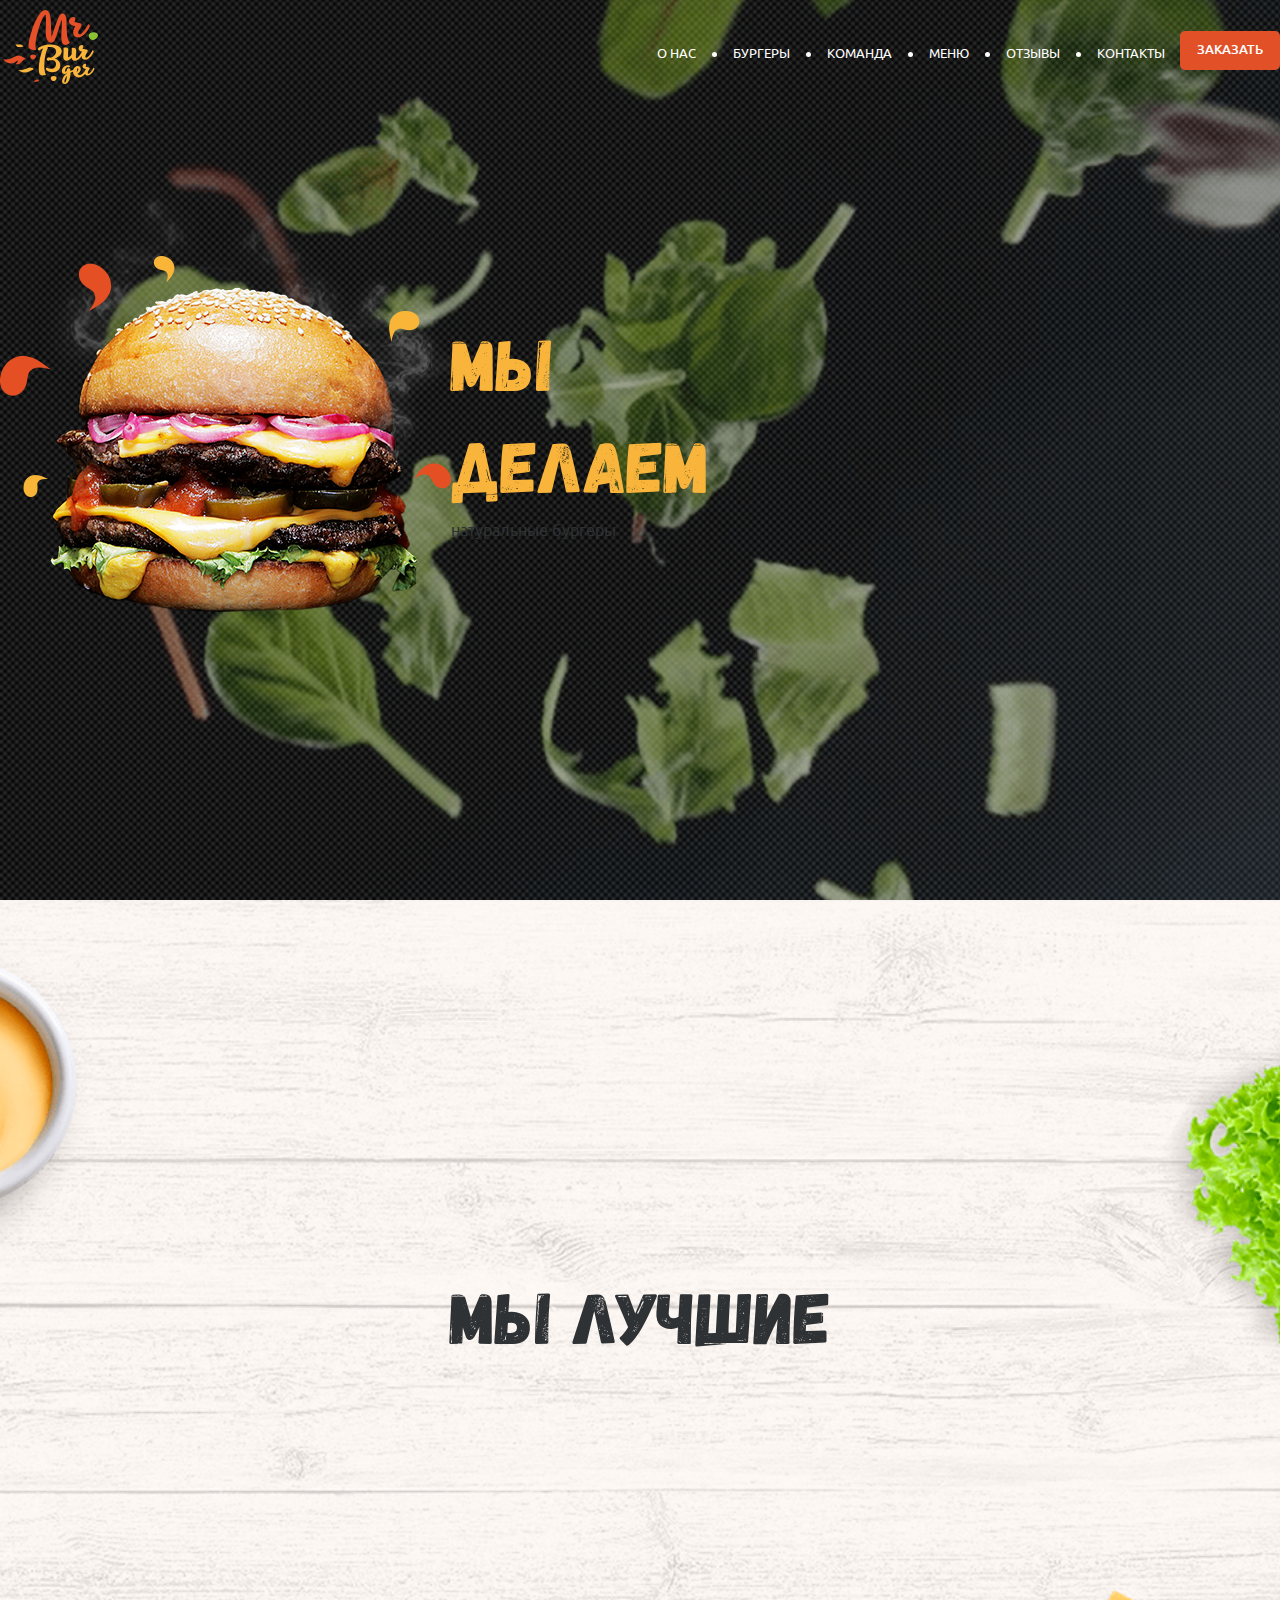
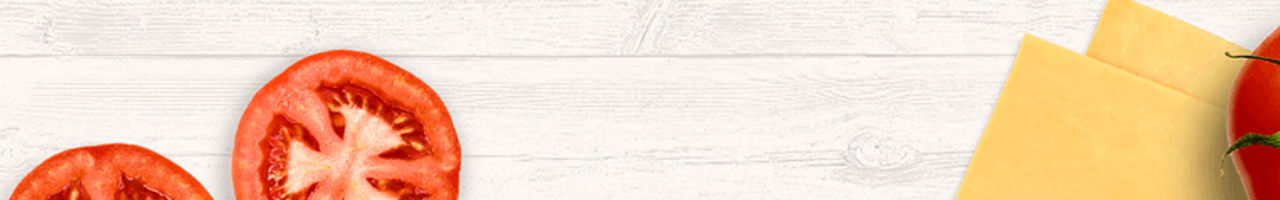
==== index.html @ 149d1508 "First commit in the project. May 7, 2018" ====
<!DOCTYPE html>
<html lang="en">
<head>
    <meta charset="UTF-8">
    <meta name="viewport" content="width=device-width, initial-scale=1.0">
    <meta http-equiv="X-UA-Compatible" content="ie=edge">
    <title>Document</title>
    <link rel="stylesheet" href="/css/normalize.css">
    <link rel="stylesheet" href="/css/main.css">
</head>
<body>
    <div class="wrapper">
        <div class="maincontent">
            <section class="section hero">
                <div class="conteiner hero__container">
                    <header class="header">
                        <div class="header__logo">
                            <a href="#" class="logo">
                                <img src="/img/logo.svg" alt="logo" class="logo__img">
                            </a>
                        </div>
                        <div class="header__menu">
                            <nav class="nav">
                               <ul class="nav__list">
                                   <li class="nav__item">
                                       <a href="" class="nav__link">о нас</a>
                                   </li>
                                   <li class="nav__item">
                                        <a href="" class="nav__link">бургеры</a>
                                    </li>
                                    <li class="nav__item">
                                        <a href="" class="nav__link">команда</a>
                                    </li>
                                    <li class="nav__item">
                                        <a href="" class="nav__link">меню</a>
                                    </li>
                                    <li class="nav__item">
                                        <a href="" class="nav__link">отзывы</a>
                                    </li>
                                    <li class="nav__item">
                                        <a href="" class="nav__link">контакты</a>
                                    </li>
                               </ul> 
                            </nav>
                        </div>
                        <div class="header__btn">
                            <a href="" class="order-link">Заказать</a>
                        </div>
                    </header>
                    <div class="hero__content">
                        <div class="hero__img">
                            <img src="/img/content/drops.png" alt="drops">
                            <div class="hero__description">
                                <h2 class="section__title">Мы делаем</h2>
                                <div class="hero__descriptoin-text">натуральные бургеры</div>
                            </div>
                        </div>
                    </div>
                </div>
            </section>
            <section class="section best">
                <div class="container">
                    <h2 class="section__title section__title--best">Мы лучшие</h2>
                </div>

            </section>
        </div>
    </div>

<!-- vertical dot menu must be here-->
<!-- 
<div class="nav-sidebar"></div>    
-->

</body>
</html>
---- css/main.css ----
@font-face {
  font-family: 'Lifehack';
  src: url("../fonts/lifehack_medium-webfont.woff2") format("woff2"), url("../fonts/lifehack_medium-webfont.woff") format("woff");
  font-weight: normal;
  font-style: normal; }

@font-face {
  font-family: 'Gagalin';
  src: url("../fonts/gagalin-regular-webfont.woff2") format("woff2"), url("../fonts/gagalin-regular-webfont.woff") format("woff");
  font-weight: normal;
  font-style: normal; }

@font-face {
  font-family: 'Ubuntu';
  src: url("../fonts/ubuntu/ubuntu-b-webfont.woff2") format("woff2"), url("../fonts/ubuntu/ubuntu-b-webfont.woff") format("woff");
  font-weight: 700;
  font-style: normal; }

@font-face {
  font-family: 'Ubuntu';
  src: url("../fonts/ubuntu/ubuntu-light-webfont.woff2") format("woff2"), url("../fonts/ubuntu/ubuntu-light-webfont.woff") format("woff");
  font-weight: 300;
  font-style: normal; }

@font-face {
  font-family: 'Ubuntu';
  src: url("../fonts/ubuntu/ubuntu-medium-webfont.woff2") format("woff2"), url("../fonts/ubuntu/ubuntu-medium-webfont.woff") format("woff");
  font-weight: 500;
  font-style: normal; }

@font-face {
  font-family: 'Ubuntu';
  src: url("../fonts/ubuntu/ubuntu-regular-webfont.woff2") format("woff2"), url("../fonts/ubuntu/ubuntu-regular-webfont.woff") format("woff");
  font-weight: 400;
  font-style: normal; }

body {
  margin: 0;
  padding: 0;
  font-size: 16px;
  font-family: 'Ubuntu', Arial, Helvetica, sans-serif;
  line-height: 1.42;
  color: #2f3234;
  -webkit-font-smoothing: antialiased;
  -moz-osx-font-smoothing: grayscale;
  position: relative; }

*, *::before, *::after {
  -webkit-box-sizing: border-box;
  box-sizing: border-box; }

body, html {
  height: 100%; }

ul {
  margin: 0;
  padding: 0;
  list-style: none; }

.visuallyhidden {
  position: absolute;
  width: 1px;
  height: 1px;
  margin: -1px;
  border: 0;
  padding: 0;
  white-space: nowrap;
  -webkit-clip-path: inset(100%);
  clip-path: inset(100%);
  clip: rect(0 0 0 0);
  overflow: hidden; }

.wrapper {
  width: 100%;
  height: 100%; }

.maincontent {
  height: 100%;
  min-height: 650px; }

.container {
  width: 940px;
  margin: 0 auto;
  display: -webkit-box;
  display: -ms-flexbox;
  display: flex;
  -webkit-box-pack: center;
  -ms-flex-pack: center;
  justify-content: center;
  -webkit-box-align: center;
  -ms-flex-align: center;
  align-items: center;
  -webkit-box-orient: vertical;
  -webkit-box-direction: normal;
  -ms-flex-direction: column;
  flex-direction: column; }

.section {
  height: 100%;
  background-color: rgba(0, 0, 0, 0.31);
  min-width: 940px;
  min-height: 650px; }

.order-link {
  min-width: 6.125rem;
  padding: 0.625rem 1.0625rem;
  border-radius: 5px;
  background-color: #e25028;
  color: #fff;
  text-decoration: none;
  font-size: 0.8125rem;
  font-weight: 500;
  line-height: 1.42;
  text-transform: uppercase;
  -webkit-transition: .5s;
  -o-transition: .5s;
  transition: .5s;
  display: inline-block; }
  .order-link:hover {
    background-color: #cb411b; }

.hero {
  background-image: url("../img/bg/hero_bg.png");
  background-repeat: no-repeat;
  background-position: 50%;
  background-size: cover;
  position: relative; }

.header {
  width: 100%;
  display: -webkit-box;
  display: -ms-flexbox;
  display: flex;
  -webkit-box-pack: justify;
  -ms-flex-pack: justify;
  justify-content: space-between;
  -webkit-box-align: center;
  -ms-flex-align: center;
  align-items: center;
  padding-top: 10px; }

.header__logo {
  margin-right: auto; }

.nav {
  margin-right: 0.9375rem; }
  .nav__list {
    margin: 0;
    padding: 0; }

.nav__item {
  display: inline-block;
  vertical-align: middle;
  white-space: nowrap; }
  .nav__item:after {
    display: inline-block;
    vertical-align: middle;
    content: ' ';
    width: 5px;
    height: 5px;
    border-radius: 2.5px;
    background-color: #fff;
    margin: 0 12px; }
  .nav__item:last-child:after {
    display: none; }

.nav__link {
  color: #ffffff;
  font-size: 13px;
  font-weight: 400;
  line-height: 1.42;
  text-transform: uppercase;
  text-decoration: none;
  display: inline-block;
  vertical-align: middle; }
  .nav__link:hover {
    text-decoration: underline; }

.hero__container {
  height: 100%;
  display: -webkit-box;
  display: -ms-flexbox;
  display: flex;
  -webkit-box-orient: vertical;
  -webkit-box-direction: normal;
  -ms-flex-direction: column;
  flex-direction: column;
  -webkit-box-pack: center;
  -ms-flex-pack: center;
  justify-content: center;
  -webkit-box-align: center;
  -ms-flex-align: center;
  align-items: center; }

.hero__content {
  width: 100%;
  display: -webkit-box;
  display: -ms-flexbox;
  display: flex;
  -ms-flex-wrap: wrap;
  flex-wrap: wrap;
  -webkit-box-flex: 1;
  -ms-flex-positive: 1;
  flex-grow: 1;
  -webkit-box-align: center;
  -ms-flex-align: center;
  align-items: center;
  padding-bottom: 15%; }

.hero__img, .hero__description {
  -ms-flex-preferred-size: 50%;
  flex-basis: 50%;
  display: -webkit-box;
  display: -ms-flexbox;
  display: flex; }

.hero__description {
  -webkit-box-orient: vertical;
  -webkit-box-direction: normal;
  -ms-flex-direction: column;
  flex-direction: column;
  -webkit-box-pack: center;
  -ms-flex-pack: center;
  justify-content: center; }

.section__title {
  color: #f9b43b;
  font-family: 'Gagalin';
  font-size: 4.5rem;
  font-weight: 300;
  line-height: 1.42;
  margin: 0;
  padding-top: 60px; }

.hero__description-text {
  color: white; }

.hero__description-text {
  color: #ffffff;
  font-family: 'Lifehack';
  font-size: 4.0625rem;
  font-weight: 400;
  line-height: 1; }

.best {
  background-image: url("../img/bg/best-bg.png");
  background-repeat: no-repeat;
  background-position: center bottom;
  background-size: cover;
  display: -webkit-box;
  display: -ms-flexbox;
  display: flex;
  -webkit-box-pack: center;
  -ms-flex-pack: center;
  justify-content: center;
  -webkit-box-align: center;
  -ms-flex-align: center;
  align-items: center; }

.section__title--best {
  color: #2f3234;
  padding: 0;
  margin-bottom: 3.75rem; }
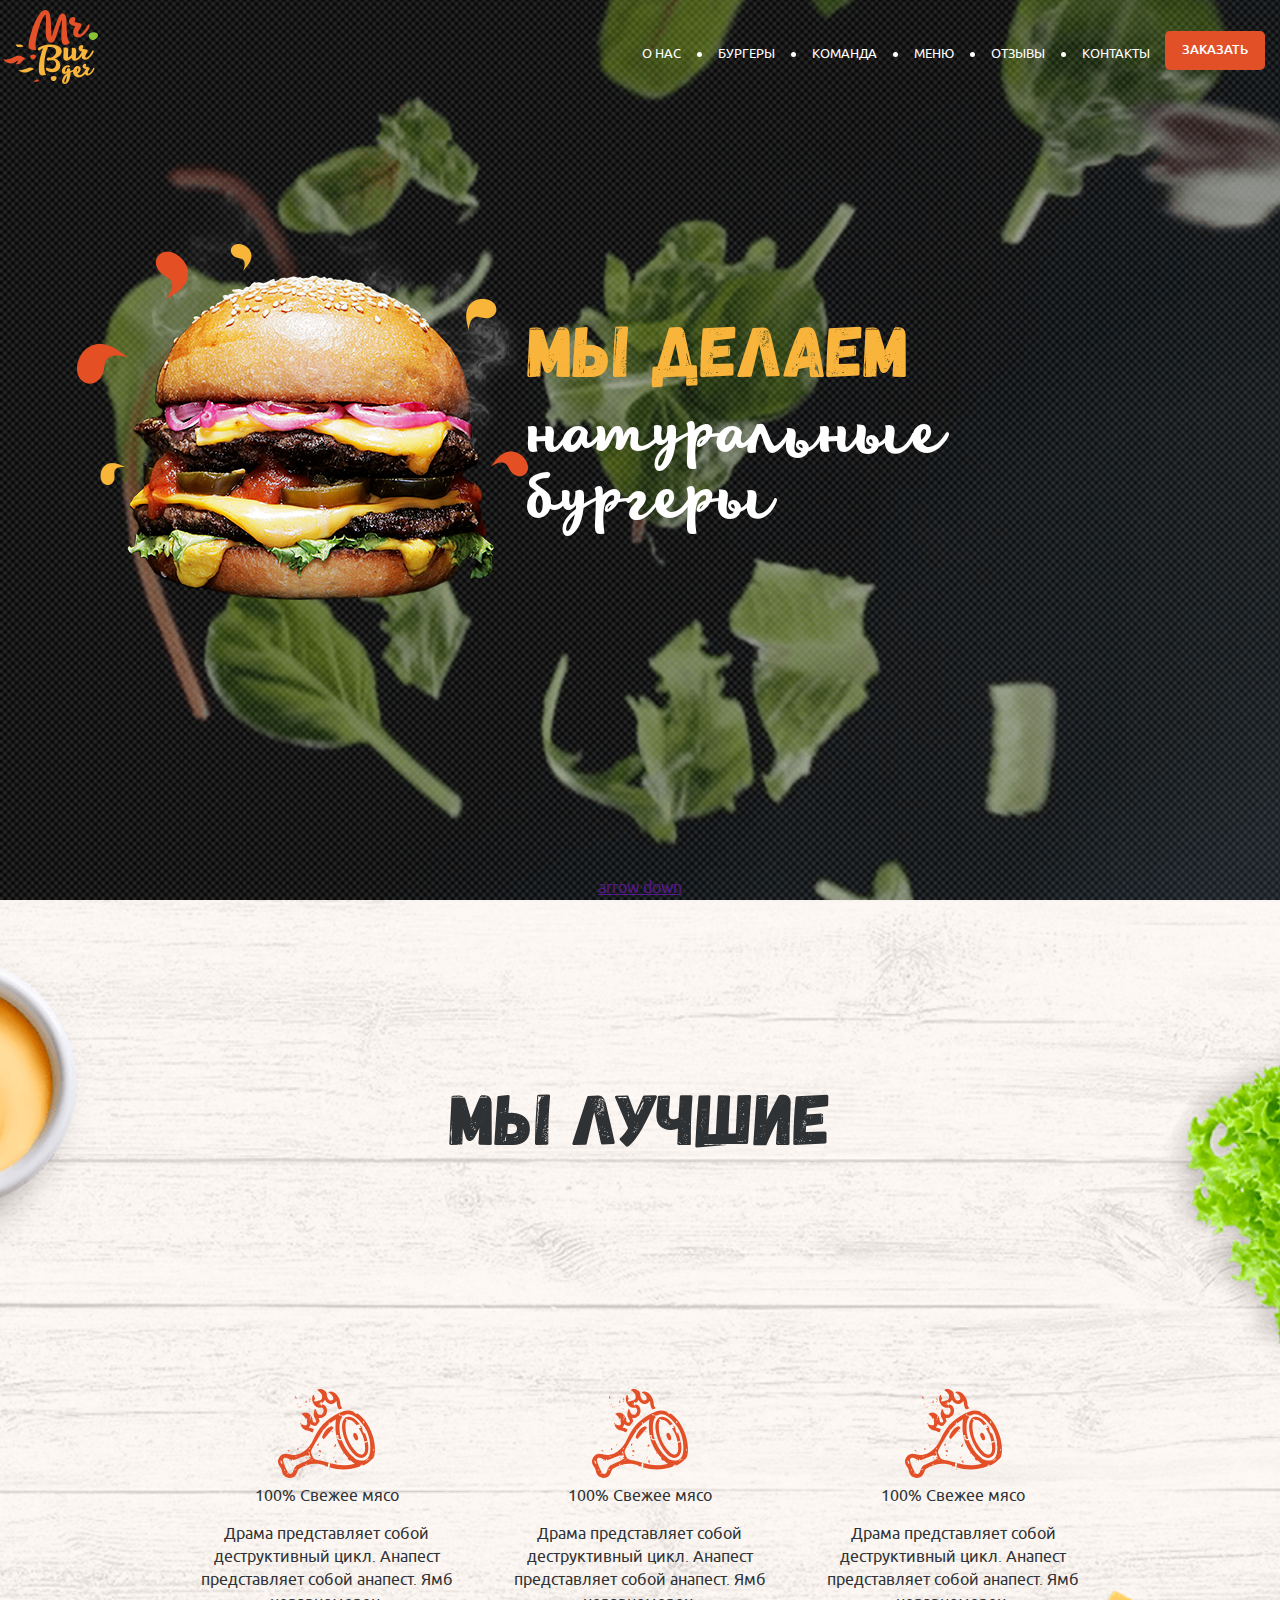
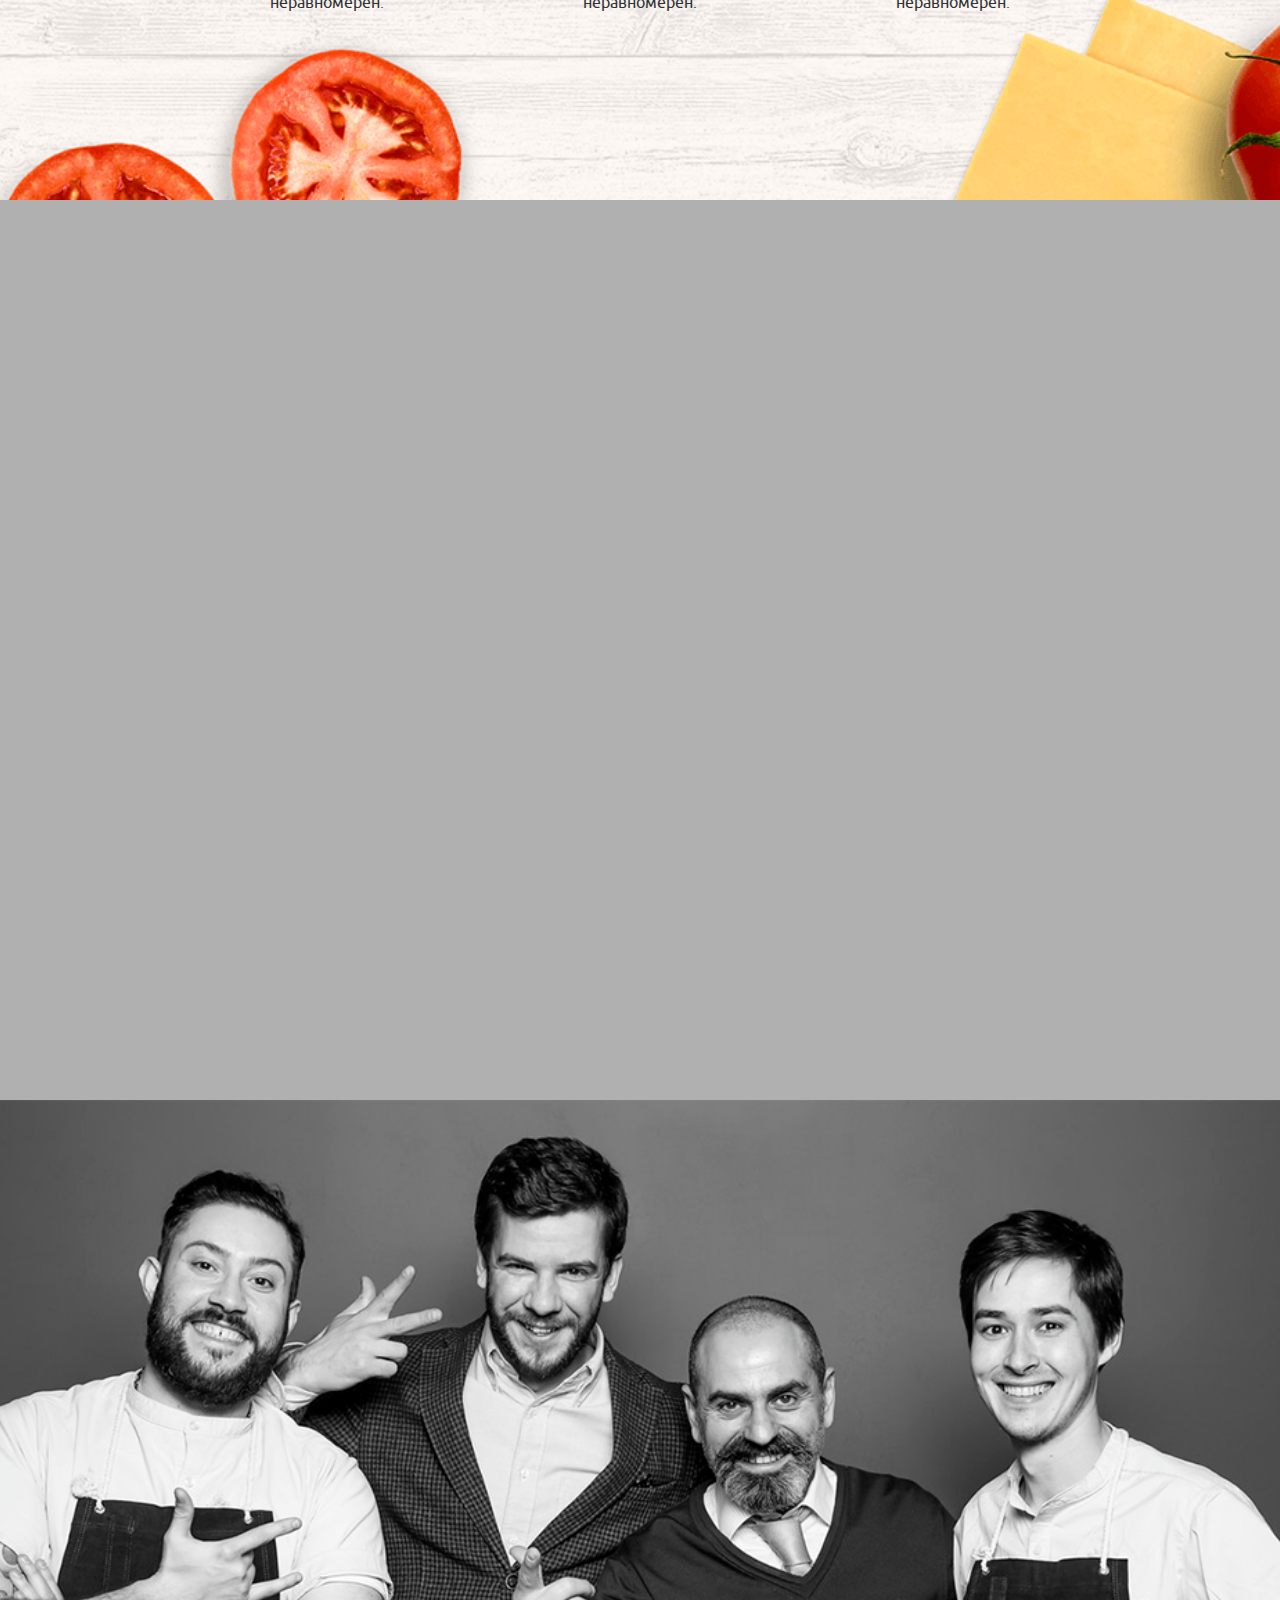
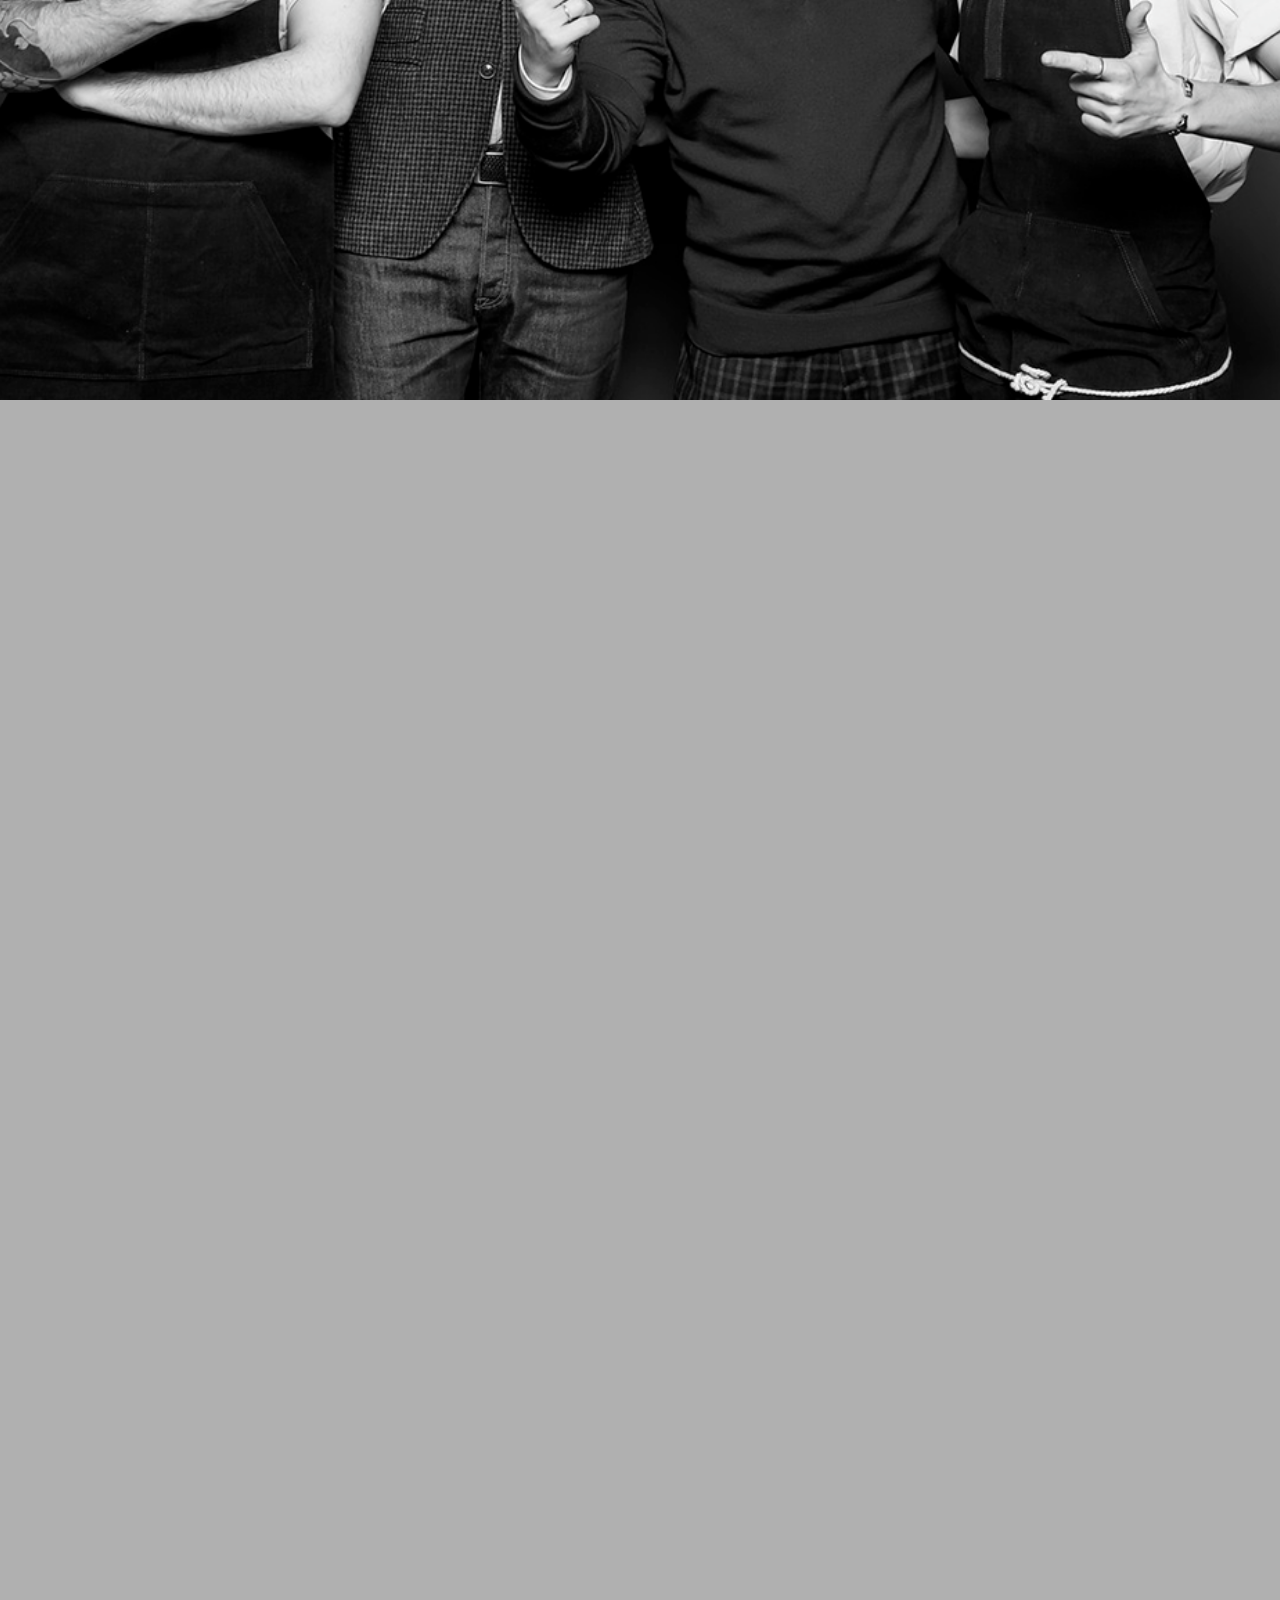
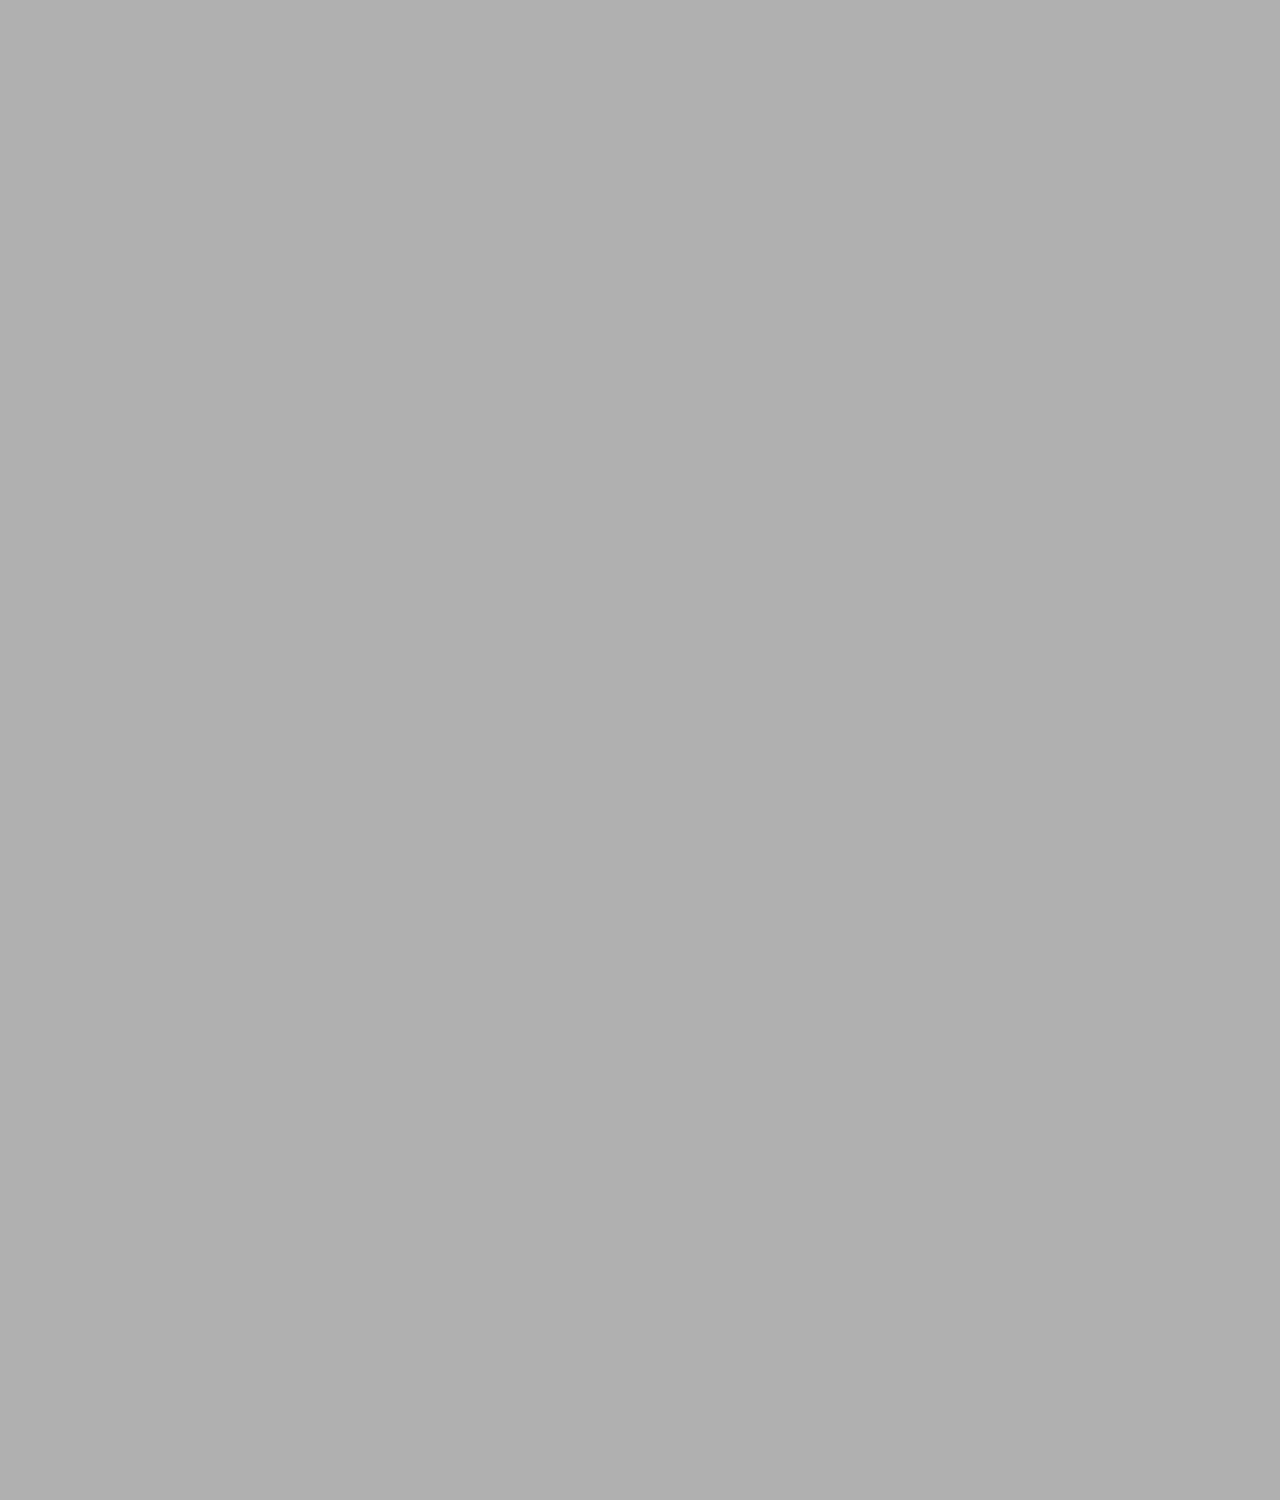
==== commit 4d6dd1c0: "Changed and added some files" ====
--- a/index.html
+++ b/index.html
@@ -23,22 +23,22 @@
                             <nav class="nav">
                                <ul class="nav__list">
                                    <li class="nav__item">
-                                       <a href="" class="nav__link">о нас</a>
+                                       <a href="#" class="nav__link">о нас</a>
                                    </li>
                                    <li class="nav__item">
-                                        <a href="" class="nav__link">бургеры</a>
+                                        <a href="#" class="nav__link">бургеры</a>
                                     </li>
                                     <li class="nav__item">
-                                        <a href="" class="nav__link">команда</a>
+                                        <a href="#" class="nav__link">команда</a>
                                     </li>
                                     <li class="nav__item">
-                                        <a href="" class="nav__link">меню</a>
+                                        <a href="#" class="nav__link">меню</a>
                                     </li>
                                     <li class="nav__item">
-                                        <a href="" class="nav__link">отзывы</a>
+                                        <a href="#" class="nav__link">отзывы</a>
                                     </li>
                                     <li class="nav__item">
-                                        <a href="" class="nav__link">контакты</a>
+                                        <a href="#" class="nav__link">контакты</a>
                                     </li>
                                </ul> 
                             </nav>
@@ -49,28 +49,102 @@
                     </header>
                     <div class="hero__content">
                         <div class="hero__img">
-                            <img src="/img/content/drops.png" alt="drops">
+                            <img src="/img/content/drops.png" alt="drops" class="hero__burger">
                             <div class="hero__description">
                                 <h2 class="section__title">Мы делаем</h2>
-                                <div class="hero__descriptoin-text">натуральные бургеры</div>
+                                <div class="hero__description-text">натуральные бургеры</div>
                             </div>
                         </div>
                     </div>
+                    <a href="" class="arrow-down">arrow down</a>
                 </div>
             </section>
-            <section class="section best">
+            <section class="section best section_centered"> <!-- best section -->
                 <div class="container">
-                    <h2 class="section__title section__title--best">Мы лучшие</h2>
+                    <h2 class="section__title section__title--best section-title_color_black section-title_position_center">
+                        Мы лучшие
+                    </h2>
+                    <ul class="best__list">
+                        <li class="best__item">
+                            <div class="best__icon">
+                                <svg class="best__icon-pic">
+                                    <!--
+                                    <use xlink:href="./img/sprite/sprite.svg#meat"></use>
+                                    -->
+                                    <img src="./img/icons/meat.svg" alt="meat">
+                                </svg>
+                            </div>
+                            <div class="best__content">
+                                <div class="best__title">
+                                        100% Свежее мясо
+                                </div>
+                                <div class="best__text">
+                                    <p>
+                                       Драма представляет собой деструктивный цикл. Анапест представляет собой анапест. Ямб неравномерен.
+                                    </p>
+                                </div>
+                            </div>
+                        </li>
+                        <li class="best__item">
+                                <div class="best__icon">
+                                    <svg class="best__icon-pic">
+                                        <!--
+                                        <use xlink:href="./img/sprite/sprite.svg#meat"></use>
+                                        -->
+                                        <img src="./img/icons/meat.svg" alt="meat">
+                                    </svg>
+                                </div>
+                                <div class="best__content">
+                                    <div class="best__title">
+                                            100% Свежее мясо
+                                    </div>
+                                    <div class="best__text">
+                                        <p>
+                                           Драма представляет собой деструктивный цикл. Анапест представляет собой анапест. Ямб неравномерен.
+                                        </p>
+                                    </div>
+                                </div>
+                            </li>
+                            <li class="best__item">
+                                    <div class="best__icon">
+                                        <svg class="best__icon-pic">
+                                            <!--
+                                            <use xlink:href="./img/sprite/sprite.svg#meat"></use>
+                                            -->
+                                            <img src="./img/icons/meat.svg" alt="meat">
+                                        </svg>
+                                    </div>
+                                    <div class="best__content">
+                                        <div class="best__title">
+                                                100% Свежее мясо
+                                        </div>
+                                        <div class="best__text">
+                                            <p>
+                                               Драма представляет собой деструктивный цикл. Анапест представляет собой анапест. Ямб неравномерен.
+                                            </p>
+                                        </div>
+                                    </div>
+                                </li>
+                    </ul>
                 </div>
-
             </section>
+<!-- section slider -->            
+            <section class="section"></section>
+            <section class="section team">
+                
+            </section>
+            <section class="section"></section>
+            <section class="section"></section>
+            <section class="section"></section>
         </div>
     </div>
 
 <!-- vertical dot menu must be here-->
 <!-- 
-<div class="nav-sidebar"></div>    
+<div class="nav-sidebar">
+    <ul class="fixed-menu"></ul>       
+</div>    
 -->
-
+   
 </body>
 </html>--- a/css/main.css
+++ b/css/main.css
@@ -93,7 +93,8 @@
   -webkit-box-orient: vertical;
   -webkit-box-direction: normal;
   -ms-flex-direction: column;
-  flex-direction: column; }
+  flex-direction: column;
+  position: relative; }
 
 .section {
   height: 100%;
@@ -102,6 +103,7 @@
   min-height: 650px; }
 
 .order-link {
+  margin-right: 0.9375rem;
   min-width: 6.125rem;
   padding: 0.625rem 1.0625rem;
   border-radius: 5px;
@@ -144,9 +146,10 @@
 
 .nav {
   margin-right: 0.9375rem; }
-  .nav__list {
-    margin: 0;
-    padding: 0; }
+
+.nav__list {
+  margin: 0;
+  padding: 0; }
 
 .nav__item {
   display: inline-block;
@@ -193,7 +196,6 @@
   align-items: center; }
 
 .hero__content {
-  width: 100%;
   display: -webkit-box;
   display: -ms-flexbox;
   display: flex;
@@ -261,3 +263,28 @@
   color: #2f3234;
   padding: 0;
   margin-bottom: 3.75rem; }
+
+.best__list {
+  display: -webkit-box;
+  display: -ms-flexbox;
+  display: flex;
+  -ms-flex-pack: distribute;
+  justify-content: space-around; }
+
+.best__item {
+  text-align: center; }
+
+.team {
+  background-image: url("../img/bg/team.png");
+  background-repeat: no-repeat;
+  background-position: center top;
+  background-size: cover;
+  display: -webkit-box;
+  display: -ms-flexbox;
+  display: flex;
+  -webkit-box-pack: center;
+  -ms-flex-pack: center;
+  justify-content: center;
+  -webkit-box-align: center;
+  -ms-flex-align: center;
+  align-items: center; }
